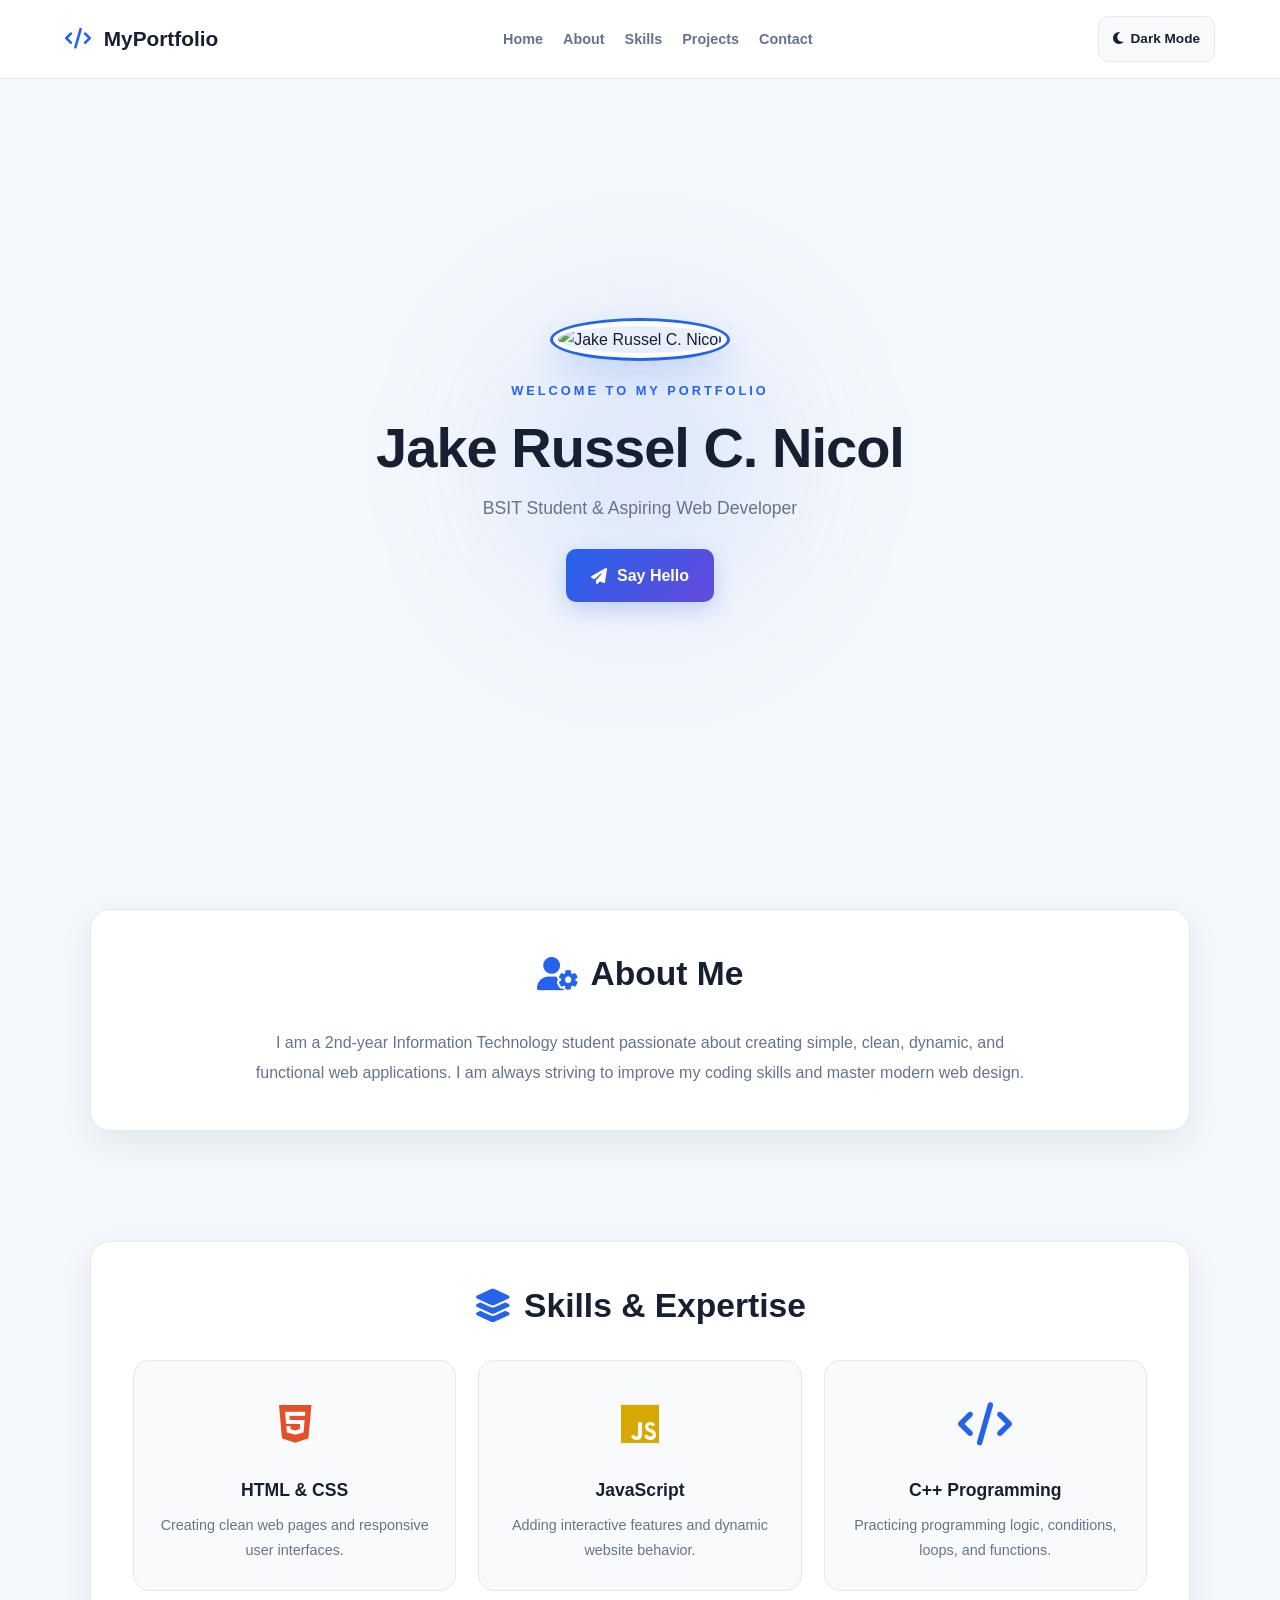
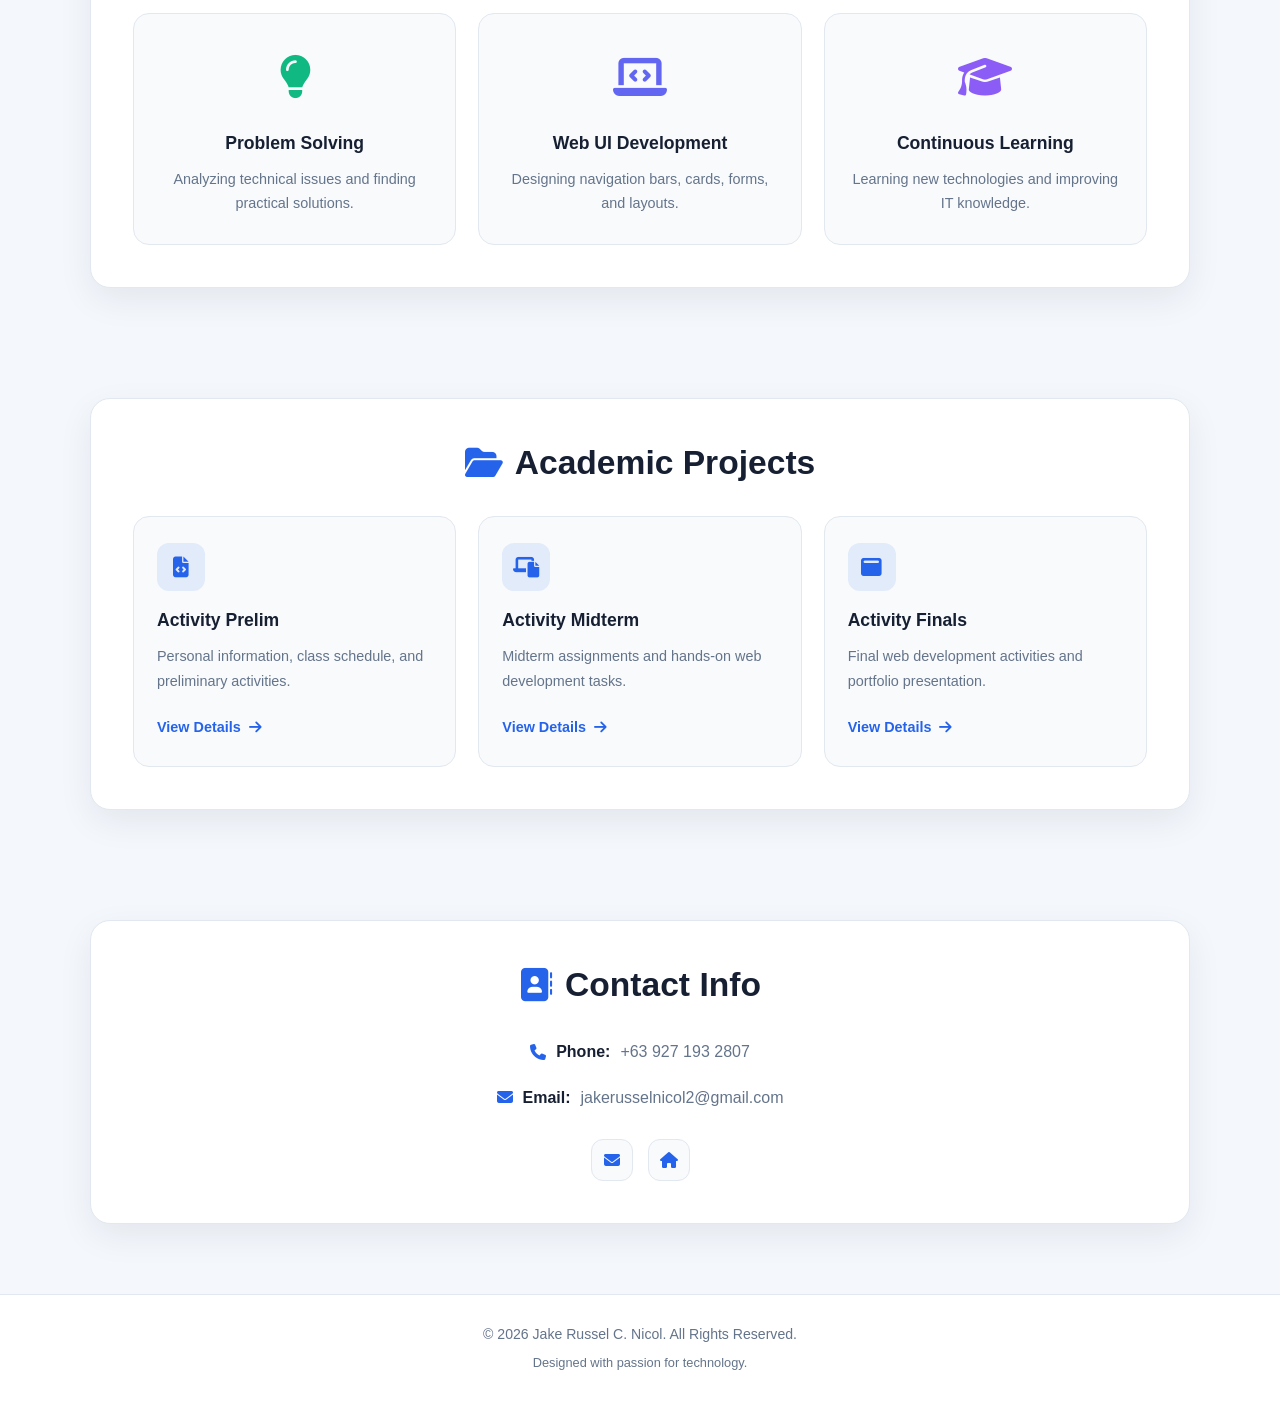
==== index.html @ 9d7cbb74 "Add files via upload" ====
<!DOCTYPE html>
<html lang="en">
<head>
    <meta charset="UTF-8">
    <meta name="viewport" content="width=device-width, initial-scale=1.0">
    <title>Jake Russel C. Nicol | Portfolio</title>

    <link rel="stylesheet" href="style.css">
    <link rel="stylesheet" href="https://cdnjs.cloudflare.com/ajax/libs/font-awesome/6.4.0/css/all.min.css">
    <script src="script.js" defer></script>
</head>
<body>

    <!-- Navigation -->
    <header>
        <nav>
            <div class="logo">
                <i class="fa-solid fa-code"></i> MyPortfolio
            </div>

            <ul class="nav-links">
                <li><a href="#home">Home</a></li>
                <li><a href="#about">About</a></li>
                <li><a href="#skills">Skills</a></li>
                <li><a href="#projects">Projects</a></li>
                <li><a href="#contact">Contact</a></li>
            </ul>

            <button id="theme-toggle" type="button">
                <i class="fa-solid fa-moon"></i> Dark Mode
            </button>
        </nav>
    </header>

    <!-- Home -->
    <section id="home" class="center-section">
        <div class="profile-container">
            <img src="image_7366da.png"
                 alt="Jake Russel C. Nicol"
                 class="profile-img">
        </div>

        <p class="welcome">WELCOME TO MY PORTFOLIO</p>
        <h1>Jake Russel C. Nicol</h1>
        <p class="tagline">BSIT Student & Aspiring Web Developer</p>

        <button onclick="showAlert()" class="main-btn" type="button">
            <i class="fa-solid fa-paper-plane"></i> Say Hello
        </button>
    </section>

    <!-- About -->
    <section id="about" class="container-section">
        <div class="content-box">
            <h2><i class="fa-solid fa-user-gear"></i> About Me</h2>

            <p>
                I am a 2nd-year Information Technology student passionate
                about creating simple, clean, dynamic, and functional web
                applications. I am always striving to improve my coding
                skills and master modern web design.
            </p>
        </div>
    </section>

    <!-- Skills -->
    <section id="skills" class="container-section">
        <div class="content-box">
            <h2><i class="fa-solid fa-layer-group"></i> Skills & Expertise</h2>

            <div class="skills-grid">

                <div class="skill-card">
                    <div class="skill-icon html-icon">
                        <i class="fa-brands fa-html5"></i>
                    </div>
                    <h3>HTML & CSS</h3>
                    <p>Creating clean web pages and responsive user interfaces.</p>
                </div>

                <div class="skill-card">
                    <div class="skill-icon js-icon">
                        <i class="fa-brands fa-js"></i>
                    </div>
                    <h3>JavaScript</h3>
                    <p>Adding interactive features and dynamic website behavior.</p>
                </div>

                <div class="skill-card">
                    <div class="skill-icon code-icon">
                        <i class="fa-solid fa-code"></i>
                    </div>
                    <h3>C++ Programming</h3>
                    <p>Practicing programming logic, conditions, loops, and functions.</p>
                </div>

                <div class="skill-card">
                    <div class="skill-icon problem-icon">
                        <i class="fa-solid fa-lightbulb"></i>
                    </div>
                    <h3>Problem Solving</h3>
                    <p>Analyzing technical issues and finding practical solutions.</p>
                </div>

                <div class="skill-card">
                    <div class="skill-icon ui-icon">
                        <i class="fa-solid fa-laptop-code"></i>
                    </div>
                    <h3>Web UI Development</h3>
                    <p>Designing navigation bars, cards, forms, and layouts.</p>
                </div>

                <div class="skill-card">
                    <div class="skill-icon learn-icon">
                        <i class="fa-solid fa-graduation-cap"></i>
                    </div>
                    <h3>Continuous Learning</h3>
                    <p>Learning new technologies and improving IT knowledge.</p>
                </div>

            </div>
        </div>
    </section>

    <!-- Projects -->
    <section id="projects" class="container-section">
        <div class="content-box">
            <h2><i class="fa-solid fa-folder-open"></i> Academic Projects</h2>

            <div class="projects-container">

                <a href="proh.html" class="card-link">
                    <div class="card">
                        <div class="project-icon">
                            <i class="fa-solid fa-file-code"></i>
                        </div>
                        <h3>Activity Prelim</h3>
                        <p>Personal information, class schedule, and preliminary activities.</p>
                        <span class="view-btn">
                            View Details <i class="fa-solid fa-arrow-right"></i>
                        </span>
                    </div>
                </a>

                <a href="actmid.html" class="card-link">
                    <div class="card">
                        <div class="project-icon">
                            <i class="fa-solid fa-laptop-file"></i>
                        </div>
                        <h3>Activity Midterm</h3>
                        <p>Midterm assignments and hands-on web development tasks.</p>
                        <span class="view-btn">
                            View Details <i class="fa-solid fa-arrow-right"></i>
                        </span>
                    </div>
                </a>

                <a href="actfinals.html" class="card-link">
                    <div class="card">
                        <div class="project-icon">
                            <i class="fa-solid fa-window-maximize"></i>
                        </div>
                        <h3>Activity Finals</h3>
                        <p>Final web development activities and portfolio presentation.</p>
                        <span class="view-btn">
                            View Details <i class="fa-solid fa-arrow-right"></i>
                        </span>
                    </div>
                </a>

            </div>
        </div>
    </section>

    <!-- Contact -->
    <section id="contact" class="container-section">
        <div class="content-box">
            <h2><i class="fa-solid fa-address-book"></i> Contact Info</h2>

            <div class="contact-details">
                <p>
                    <i class="fa-solid fa-phone"></i>
                    <strong>Phone:</strong> +63 927 193 2807
                </p>

                <p>
                    <i class="fa-solid fa-envelope"></i>
                    <strong>Email:</strong> jakerusselnicol2@gmail.com
                </p>
            </div>

            <div class="social-links">
                <a href="mailto:jakerusselnicol2@gmail.com" aria-label="Email">
                    <i class="fa-solid fa-envelope"></i>
                </a>
                <a href="#home" aria-label="Back to Home">
                    <i class="fa-solid fa-house"></i>
                </a>
            </div>
        </div>
    </section>

    <!-- Footer -->
    <footer>
        <p>&copy; 2026 Jake Russel C. Nicol. All Rights Reserved.</p>
        <p class="footer-subtitle">Designed with passion for technology.</p>
    </footer>

    <!-- Back to Top -->
    <button id="back-to-top" type="button" aria-label="Back to top">
        <i class="fa-solid fa-arrow-up"></i>
    </button>

</body>
</html>
---- style.css ----
/* =====================================
   GLOBAL STYLES
===================================== */

:root {
    --primary: #2563eb;
    --primary-hover: #1d4ed8;
    --accent: #60a5fa;
    --background: #f4f7fc;
    --surface: #ffffff;
    --surface-secondary: #f8fafc;
    --text: #172033;
    --muted: #64748b;
    --border: #e2e8f0;
    --header-bg: rgba(255, 255, 255, 0.95);
    --shadow: 0 12px 35px rgba(15, 23, 42, 0.07);
    --transition: 0.3s ease;
}

body.dark-mode {
    --background: #080d19;
    --surface: #111a2b;
    --surface-secondary: #172338;
    --text: #f1f5f9;
    --muted: #a6b4ca;
    --border: #26344a;
    --header-bg: rgba(8, 13, 25, 0.96);
    --shadow: 0 15px 40px rgba(0, 0, 0, 0.2);
}

* {
    margin: 0;
    padding: 0;
    box-sizing: border-box;
}

html {
    scroll-behavior: smooth;
    scroll-padding-top: 100px;
}

body {
    font-family: "Segoe UI", Arial, sans-serif;
    background: var(--background);
    color: var(--text);
    line-height: 1.7;
    transition: background var(--transition), color var(--transition);
}

a {
    color: inherit;
    text-decoration: none;
}

button {
    font: inherit;
}

button:focus-visible,
a:focus-visible {
    outline: 3px solid var(--accent);
    outline-offset: 4px;
}

h1, h2, h3 {
    color: var(--text);
    line-height: 1.3;
}

p {
    color: var(--muted);
}

section {
    max-width: 1150px;
    margin: 0 auto;
    padding: 45px 25px;
    scroll-margin-top: 100px;
}

/* =====================================
   NAVIGATION
===================================== */

header {
    position: sticky;
    top: 0;
    z-index: 1000;
    width: 100%;
    background: var(--header-bg);
    backdrop-filter: blur(15px);
    border-bottom: 1px solid var(--border);
    transition: background var(--transition);
}

nav {
    max-width: 1200px;
    min-height: 78px;
    margin: auto;
    padding: 14px 25px;
    display: flex;
    justify-content: space-between;
    align-items: center;
    gap: 20px;
}

.logo {
    color: var(--text);
    font-size: 1.3rem;
    font-weight: 800;
    white-space: nowrap;
}

.logo i {
    color: var(--primary);
    margin-right: 7px;
}

.nav-links {
    display: flex;
    align-items: center;
    gap: 20px;
    list-style: none;
}

.nav-links a {
    color: var(--muted);
    font-size: 0.9rem;
    font-weight: 600;
    transition: color var(--transition);
}

.nav-links a:hover {
    color: var(--primary);
}

body.dark-mode .nav-links a:hover {
    color: var(--accent);
}

/* Dark Mode Button */

#theme-toggle {
    position: relative;
    z-index: 1001;
    display: inline-flex;
    align-items: center;
    justify-content: center;
    gap: 8px;
    flex-shrink: 0;
    padding: 10px 14px;
    border: 1px solid var(--border);
    border-radius: 10px;
    background: var(--surface-secondary);
    color: var(--text);
    font-size: 0.85rem;
    font-weight: 700;
    cursor: pointer;
    pointer-events: auto;
    transition: background var(--transition),
                color var(--transition),
                border-color var(--transition),
                transform var(--transition);
}

#theme-toggle:hover {
    border-color: var(--primary);
    color: var(--primary);
    transform: translateY(-2px);
}

/* =====================================
   HOME SECTION
===================================== */

.center-section {
    min-height: 85vh;
    display: flex;
    flex-direction: column;
    justify-content: center;
    align-items: center;
    text-align: center;
    position: relative;
}

.center-section::before {
    content: "";
    position: absolute;
    width: 280px;
    height: 280px;
    border-radius: 50%;
    background: rgba(37, 99, 235, 0.1);
    filter: blur(75px);
    z-index: -1;
}

.profile-container {
    margin-bottom: 22px;
}

.profile-img {
    width: 170px;
    height: 170px;
    object-fit: cover;
    border-radius: 50%;
    border: 5px solid var(--surface);
    outline: 3px solid var(--primary);
    box-shadow: 0 15px 35px rgba(37, 99, 235, 0.2);
    transition: transform var(--transition);
}

.profile-img:hover {
    transform: scale(1.04);
}

.welcome {
    margin-bottom: 10px;
    color: var(--primary);
    font-size: 0.8rem;
    font-weight: 800;
    letter-spacing: 3px;
}

h1 {
    margin-bottom: 10px;
    font-size: clamp(2.1rem, 5vw, 3.5rem);
    font-weight: 800;
    letter-spacing: -1px;
}

.tagline {
    margin-bottom: 25px;
    font-size: 1.1rem;
}

/* Buttons */

.main-btn {
    display: inline-flex;
    align-items: center;
    justify-content: center;
    gap: 10px;
    padding: 13px 25px;
    border: none;
    border-radius: 10px;
    background: linear-gradient(135deg, #2563eb, #6549dc);
    color: #ffffff;
    font-weight: 700;
    cursor: pointer;
    box-shadow: 0 8px 22px rgba(37, 99, 235, 0.22);
    transition: transform var(--transition), box-shadow var(--transition);
}

.main-btn i {
    color: #ffffff;
}

.main-btn:hover {
    transform: translateY(-3px);
    box-shadow: 0 12px 28px rgba(37, 99, 235, 0.3);
}

/* =====================================
   CONTENT BOXES
===================================== */

.container-section {
    display: flex;
    justify-content: center;
    margin: 20px auto;
}

.content-box {
    width: 100%;
    padding: 42px;
    background: var(--surface);
    border: 1px solid var(--border);
    border-radius: 20px;
    box-shadow: var(--shadow);
    transition: background var(--transition), border-color var(--transition);
}

.content-box h2 {
    display: flex;
    justify-content: center;
    align-items: center;
    gap: 12px;
    margin-bottom: 32px;
    text-align: center;
    font-size: clamp(1.5rem, 3vw, 2.1rem);
    font-weight: 800;
}

.content-box h2 i {
    color: var(--primary);
}

#about .content-box > p {
    max-width: 800px;
    margin: auto;
    text-align: center;
    line-height: 1.9;
}

/* =====================================
   SKILLS
===================================== */

.skills-grid {
    display: grid;
    grid-template-columns: repeat(3, minmax(0, 1fr));
    gap: 22px;
}

.skill-card {
    padding: 28px 22px;
    text-align: center;
    background: var(--surface-secondary);
    border: 1px solid var(--border);
    border-radius: 16px;
    transition: transform var(--transition), border-color var(--transition),
                box-shadow var(--transition), background var(--transition);
}

.skill-card:hover {
    transform: translateY(-6px);
    border-color: var(--primary);
    box-shadow: var(--shadow);
}

.skill-icon {
    margin-bottom: 16px;
    font-size: 2.7rem;
}

.html-icon { color: #e34f26; }
.js-icon { color: #d6a800; }
.code-icon { color: #2563eb; }
.problem-icon { color: #10b981; }
.ui-icon { color: #6366f1; }
.learn-icon { color: #8b5cf6; }

.skill-card h3 {
    margin-bottom: 12px;
    font-size: 1.1rem;
}

.skill-card p {
    font-size: 0.9rem;
}

/* =====================================
   PROJECTS
===================================== */

.projects-container {
    display: grid;
    grid-template-columns: repeat(3, minmax(0, 1fr));
    gap: 22px;
}

.card-link {
    display: block;
    min-width: 0;
    border-radius: 16px;
    transition: transform var(--transition);
}

.card-link:hover {
    transform: translateY(-6px);
}

.card {
    height: 100%;
    min-height: 245px;
    padding: 26px 23px;
    display: flex;
    flex-direction: column;
    align-items: flex-start;
    background: var(--surface-secondary);
    border: 1px solid var(--border);
    border-radius: 16px;
    transition: background var(--transition), border-color var(--transition);
}

.card:hover {
    border-color: var(--primary);
}

.project-icon {
    width: 48px;
    height: 48px;
    margin-bottom: 18px;
    display: flex;
    justify-content: center;
    align-items: center;
    border-radius: 12px;
    background: rgba(37, 99, 235, 0.1);
    color: var(--primary);
    font-size: 1.3rem;
}

.card h3 {
    margin-bottom: 12px;
    font-size: 1.1rem;
}

.card p {
    flex-grow: 1;
    margin-bottom: 22px;
    font-size: 0.9rem;
}

.view-btn {
    display: inline-flex;
    align-items: center;
    gap: 8px;
    color: var(--primary);
    font-size: 0.9rem;
    font-weight: 700;
}

.view-btn i {
    transition: transform var(--transition);
}

.card-link:hover .view-btn i {
    transform: translateX(5px);
}

body.dark-mode .view-btn {
    color: var(--accent);
}

/* =====================================
   CONTACT
===================================== */

#contact .content-box {
    text-align: center;
}

.contact-details {
    display: flex;
    flex-direction: column;
    align-items: center;
    gap: 18px;
}

.contact-details p {
    display: flex;
    align-items: center;
    justify-content: center;
    flex-wrap: wrap;
    gap: 10px;
    overflow-wrap: anywhere;
}

.contact-details i {
    color: var(--primary);
}

.contact-details strong {
    color: var(--text);
}

.social-links {
    display: flex;
    justify-content: center;
    gap: 15px;
    margin-top: 28px;
}

.social-links a {
    width: 42px;
    height: 42px;
    display: flex;
    align-items: center;
    justify-content: center;
    border: 1px solid var(--border);
    border-radius: 12px;
    background: var(--surface-secondary);
    color: var(--primary);
    transition: transform var(--transition), background var(--transition);
}

.social-links a:hover {
    transform: translateY(-4px);
    background: var(--surface);
}

/* =====================================
   FOOTER
===================================== */

footer {
    margin-top: 25px;
    padding: 28px 20px;
    text-align: center;
    background: var(--surface);
    border-top: 1px solid var(--border);
}

footer p {
    font-size: 0.88rem;
}

.footer-subtitle {
    margin-top: 5px;
    font-size: 0.8rem;
}

/* =====================================
   BACK TO TOP
===================================== */

#back-to-top {
    position: fixed;
    right: 24px;
    bottom: 24px;
    z-index: 999;
    width: 48px;
    height: 48px;
    display: flex;
    align-items: center;
    justify-content: center;
    border: none;
    border-radius: 14px;
    background: var(--primary);
    color: #ffffff;
    font-size: 1.1rem;
    cursor: pointer;
    box-shadow: 0 8px 22px rgba(37, 99, 235, 0.25);

    opacity: 0;
    visibility: hidden;
    pointer-events: none;
    transform: translateY(10px);

    transition: opacity var(--transition),
                visibility var(--transition),
                transform var(--transition);
}

#back-to-top.visible {
    opacity: 1;
    visibility: visible;
    pointer-events: auto;
    transform: translateY(0);
}

#back-to-top i {
    color: #ffffff;
}

#back-to-top:hover {
    background: var(--primary-hover);
}

/* =====================================
   RESPONSIVE DESIGN
===================================== */

@media (max-width: 950px) {
    nav {
        flex-wrap: wrap;
        justify-content: center;
    }

    .skills-grid,
    .projects-container {
        grid-template-columns: repeat(2, minmax(0, 1fr));
    }
}

@media (max-width: 650px) {
    nav {
        flex-direction: column;
        gap: 15px;
        padding: 16px;
    }

    .nav-links {
        justify-content: center;
        flex-wrap: wrap;
        gap: 12px 18px;
    }

    .nav-links a {
        font-size: 0.82rem;
    }

    section {
        padding: 30px 16px;
        scroll-margin-top: 150px;
    }

    .center-section {
        min-height: 75vh;
    }

    .profile-img {
        width: 145px;
        height: 145px;
    }

    h1 {
        font-size: 2.1rem;
    }

    .tagline {
        font-size: 0.95rem;
    }

    .content-box {
        padding: 27px 18px;
        border-radius: 15px;
    }

    .content-box h2 {
        font-size: 1.5rem;
        margin-bottom: 25px;
    }

    .skills-grid,
    .projects-container {
        grid-template-columns: 1fr;
        gap: 16px;
    }

    .skill-card {
        padding: 25px 18px;
    }

    .contact-details p {
        font-size: 0.85rem;
    }

    #back-to-top {
        right: 16px;
        bottom: 16px;
        width: 44px;
        height: 44px;
    }
}

@media (prefers-reduced-motion: reduce) {
    *,
    *::before,
    *::after {
        scroll-behavior: auto !important;
        transition: none !important;
    }
}
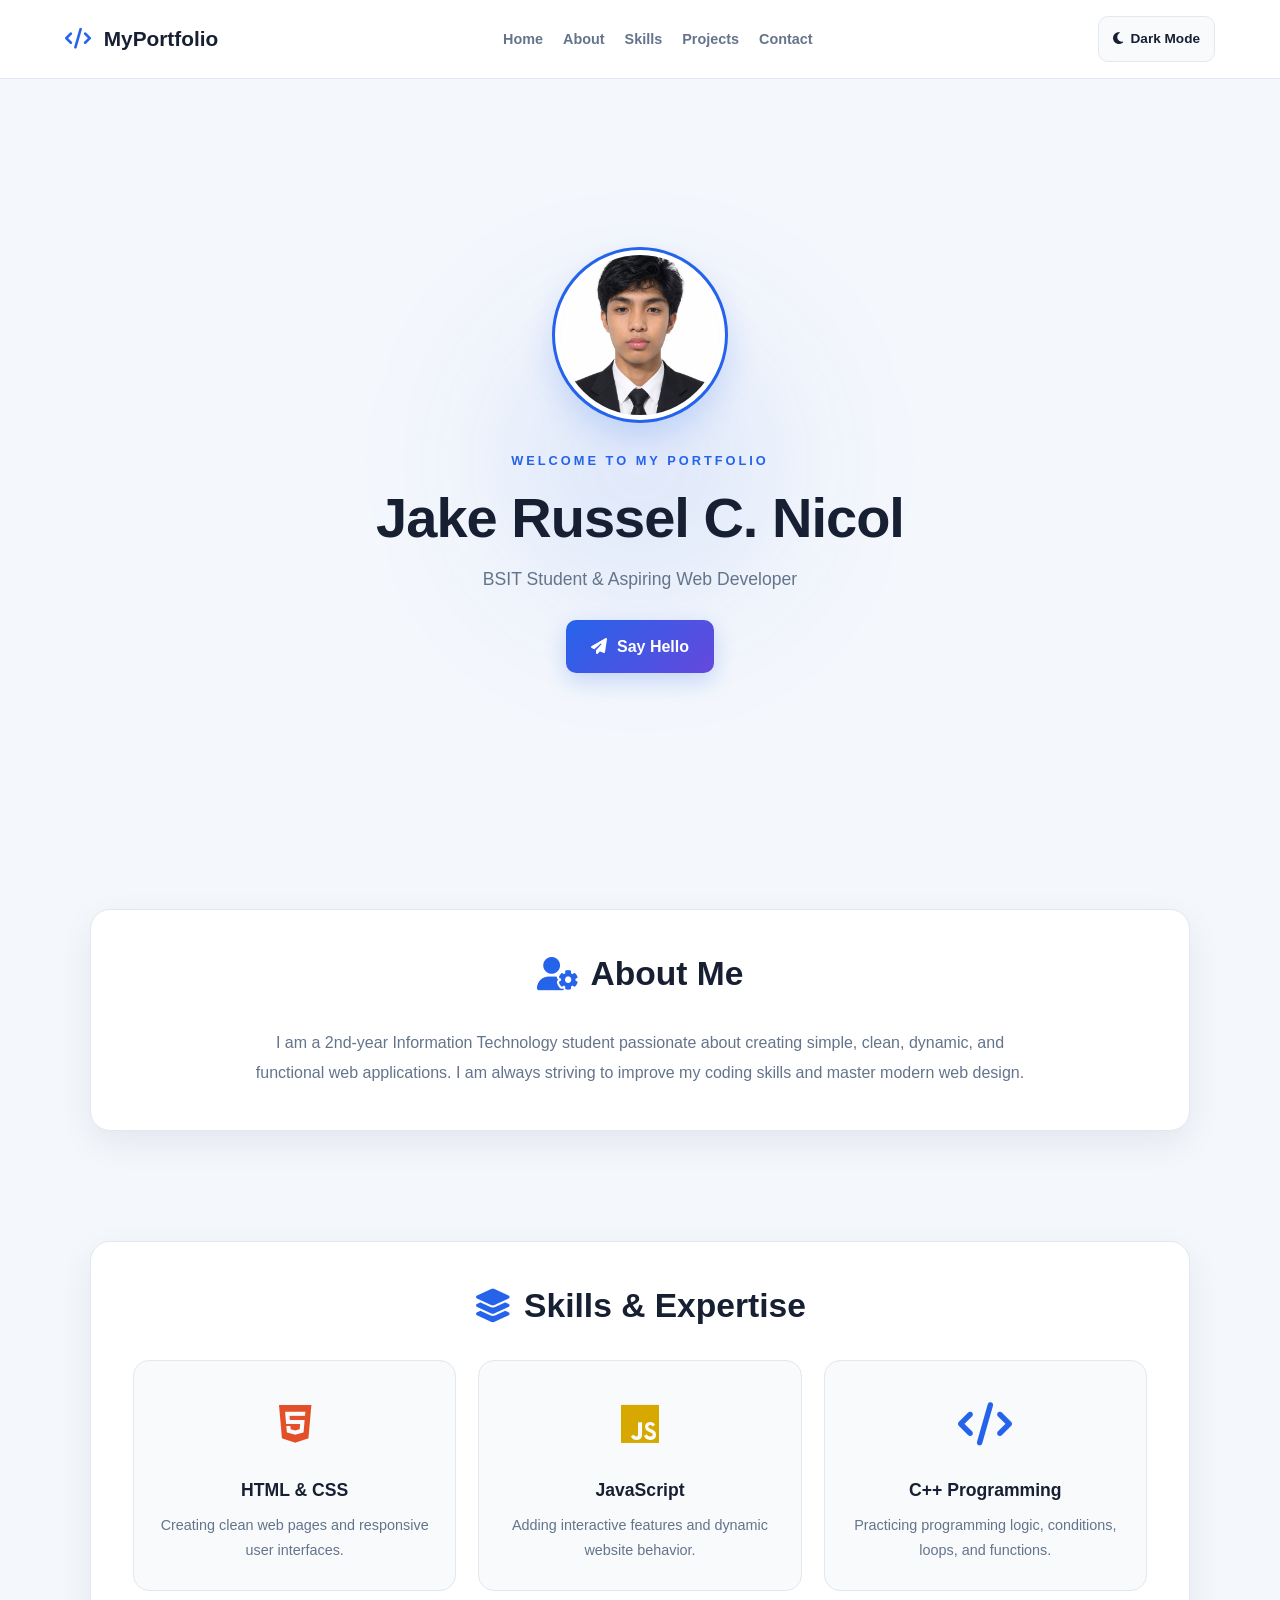
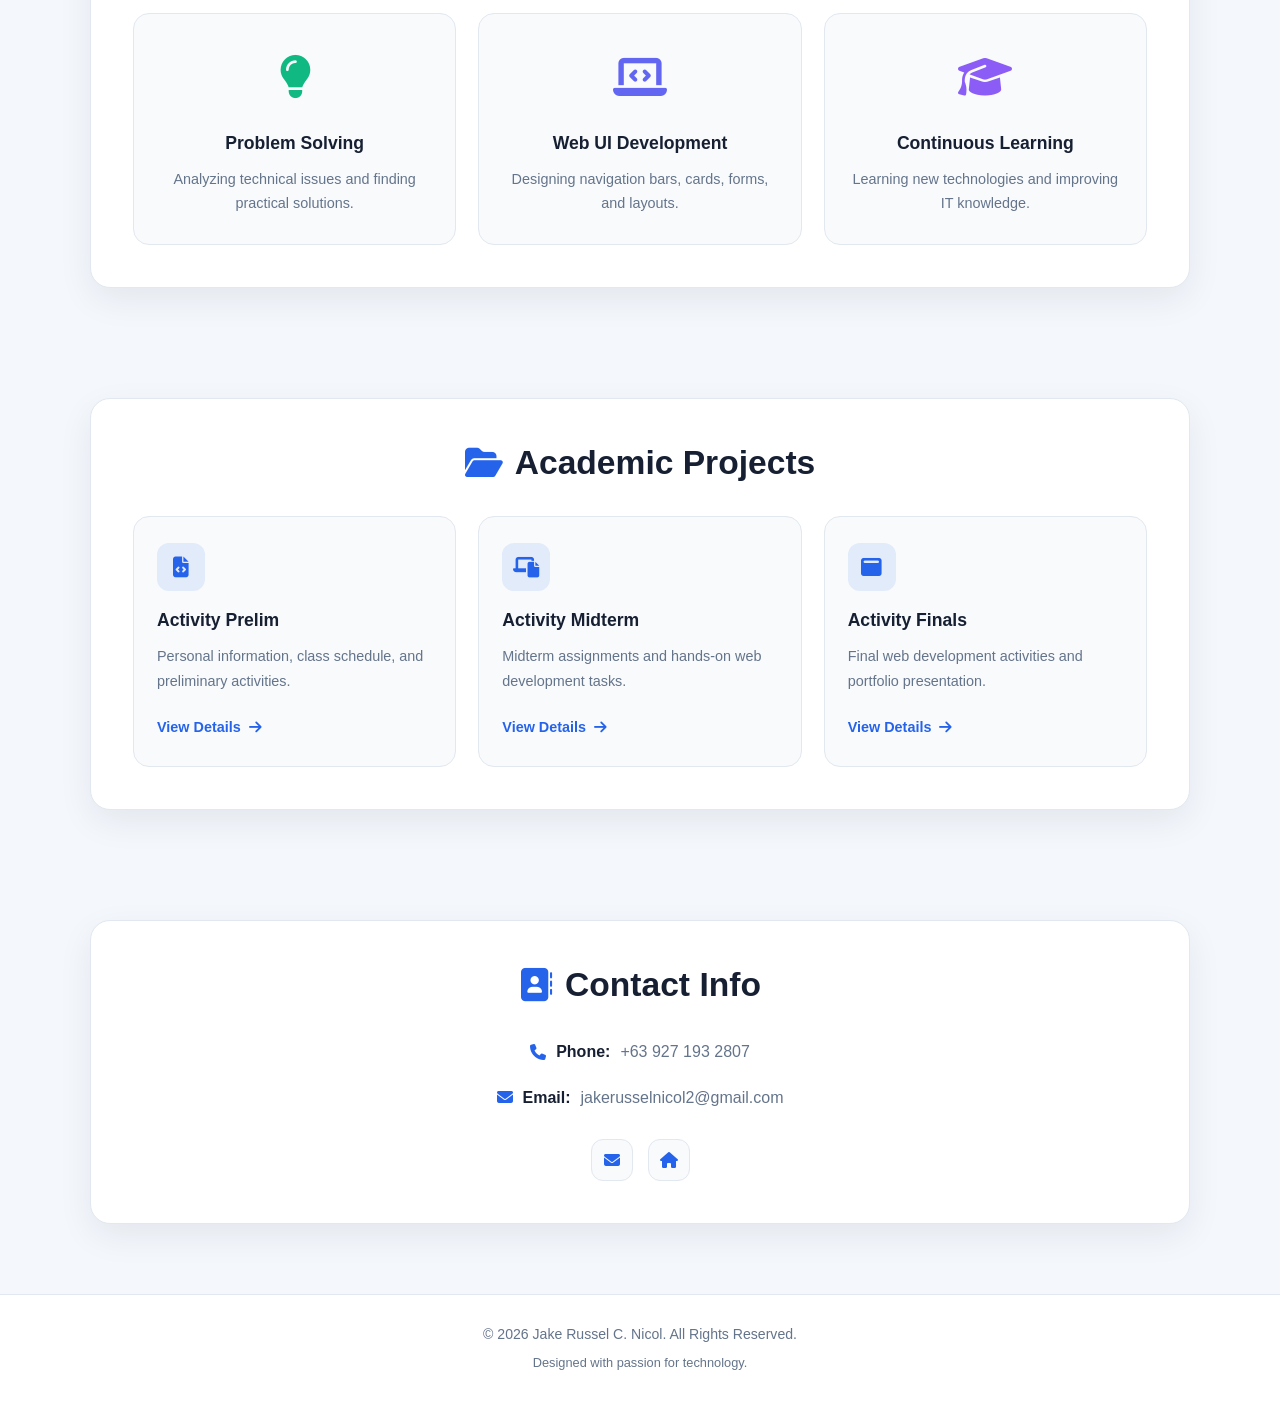
==== commit b6d50244: "Update index.html" ====
--- a/index.html
+++ b/index.html
@@ -1,13 +1,14 @@
-
 <!DOCTYPE html>
 <html lang="en">
 <head>
     <meta charset="UTF-8">
     <meta name="viewport" content="width=device-width, initial-scale=1.0">
+
     <title>Jake Russel C. Nicol | Portfolio</title>
 
     <link rel="stylesheet" href="style.css">
     <link rel="stylesheet" href="https://cdnjs.cloudflare.com/ajax/libs/font-awesome/6.4.0/css/all.min.css">
+
     <script src="script.js" defer></script>
 </head>
 <body>
@@ -36,7 +37,7 @@
     <!-- Home -->
     <section id="home" class="center-section">
         <div class="profile-container">
-            <img src="image_7366da.png"
+            <img src="profile.jpg"
                  alt="Jake Russel C. Nicol"
                  class="profile-img">
         </div>
@@ -214,3 +215,4 @@
 
 </body>
 </html>
+
